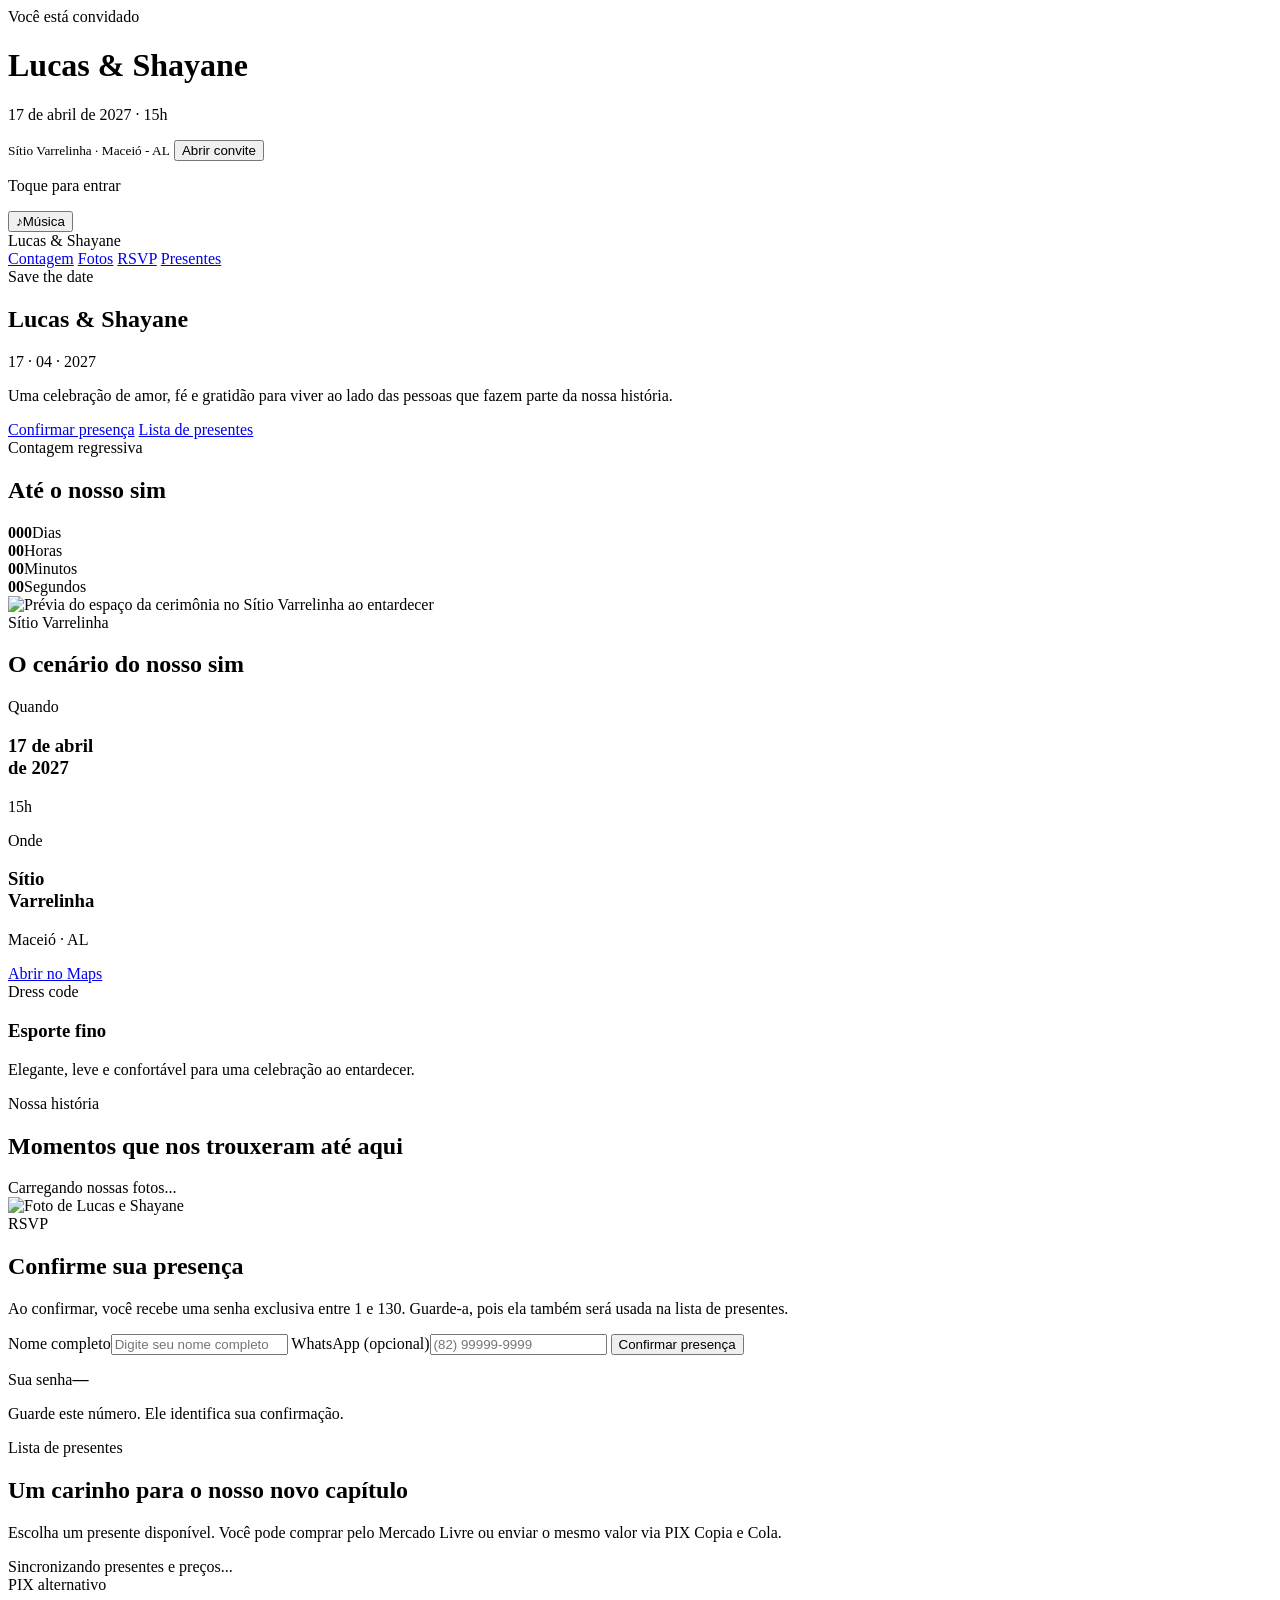
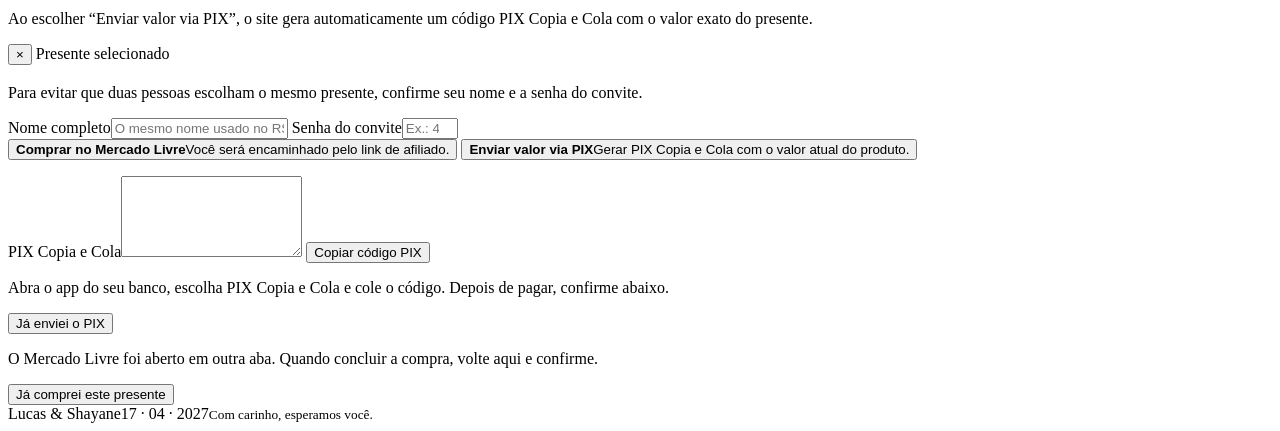
==== index.html @ 2827d719 "Add wedding invitation homepage" ====
<!doctype html>
<html lang="pt-BR">
<head>
  <meta charset="utf-8">
  <meta name="viewport" content="width=device-width,initial-scale=1">
  <meta name="theme-color" content="#4a3427">
  <title>Lucas & Shayane — 17.04.2027</title>
  <link rel="preconnect" href="https://fonts.googleapis.com">
  <link rel="preconnect" href="https://fonts.gstatic.com" crossorigin>
  <link href="https://fonts.googleapis.com/css2?family=Cormorant+Garamond:wght@500;600;700&family=Montserrat:wght@400;500;600;700&display=swap" rel="stylesheet">
  <link rel="stylesheet" href="styles.css?v=editorial1">
</head>
<body>
  <div class="texture"></div>

  <div id="openingScreen" class="opening-screen">
    <div id="envelope" class="editorial-card">
      <span class="opening-kicker">Você está convidado</span>
      <h1>Lucas <span>&</span> Shayane</h1>
      <div class="opening-rule"></div>
      <p>17 de abril de 2027 · 15h</p>
      <small>Sítio Varrelinha · Maceió - AL</small>
      <button id="openInviteBtn" class="seal" type="button" aria-label="Abrir convite">Abrir convite</button>
    </div>
    <p class="opening-hint">Toque para entrar</p>
  </div>

  <audio id="weddingMusic" src="wedding-ambient.wav" loop preload="auto"></audio>
  <button id="musicToggle" class="music-toggle" type="button" aria-label="Ativar música">
    <span id="musicIcon">♪</span><span id="musicLabel">Música</span>
  </button>

  <header class="topbar">
    <div class="brand">Lucas & Shayane</div>
    <nav class="topnav">
      <a href="#contador">Contagem</a>
      <a href="#historia">Fotos</a>
      <a href="#confirmar">RSVP</a>
      <a href="#presentes">Presentes</a>
    </nav>
  </header>

  <main id="pageContent" class="page-content is-blurred">
    <section class="hero reveal">
      <div class="hero-copy">
        <span class="eyebrow">Save the date</span>
        <h1>Lucas <span>&</span> Shayane</h1>
        <p class="hero-date">17 · 04 · 2027</p>
        <p class="hero-lead">Uma celebração de amor, fé e gratidão para viver ao lado das pessoas que fazem parte da nossa história.</p>
        <div class="hero-actions">
          <a class="btn btn-primary" href="#confirmar">Confirmar presença</a>
          <a class="btn btn-secondary" href="#presentes">Lista de presentes</a>
        </div>
      </div>
    </section>

    <section id="contador" class="section countdown-section reveal">
      <div class="section-heading editorial-heading">
        <span class="kicker">Contagem regressiva</span>
        <h2>Até o nosso sim</h2>
      </div>
      <div class="countdown-grid">
        <article><strong id="countDays">000</strong><span>Dias</span></article>
        <article><strong id="countHours">00</strong><span>Horas</span></article>
        <article><strong id="countMinutes">00</strong><span>Minutos</span></article>
        <article><strong id="countSeconds">00</strong><span>Segundos</span></article>
      </div>
    </section>

    <section class="venue-photo-section reveal" aria-label="Prévia do espaço da cerimônia">
      <img src="sitio-cerimonia.png" alt="Prévia do espaço da cerimônia no Sítio Varrelinha ao entardecer">
      <div class="venue-photo-overlay">
        <span class="kicker">Sítio Varrelinha</span>
        <h2>O cenário do nosso sim</h2>
      </div>
    </section>

    <section class="section info-editorial reveal">
      <div class="info-column">
        <span class="kicker">Quando</span>
        <h3>17 de abril<br>de 2027</h3>
        <p>15h</p>
      </div>
      <div class="info-column">
        <span class="kicker">Onde</span>
        <h3>Sítio<br>Varrelinha</h3>
        <p>Maceió · AL</p>
        <a class="text-link" target="_blank" rel="noopener" href="https://www.google.com/maps/search/?api=1&query=S%C3%ADtio%20Varrelinha%2C%20Macei%C3%B3%20-%20AL">Abrir no Maps</a>
      </div>
      <div class="info-column dress-code">
        <span class="kicker">Dress code</span>
        <h3>Esporte fino</h3>
        <p>Elegante, leve e confortável para uma celebração ao entardecer.</p>
      </div>
    </section>

    <section id="historia" class="section reveal">
      <div class="section-heading editorial-heading">
        <span class="kicker">Nossa história</span>
        <h2>Momentos que nos trouxeram até aqui</h2>
      </div>
      <div id="photoLoading" class="photo-loading">Carregando nossas fotos...</div>
      <div id="carousel" class="carousel hidden">
        <div class="stage">
          <img id="carouselImage" alt="Foto de Lucas e Shayane">
          <div id="carouselCounter" class="counter"></div>
        </div>
        <div id="carouselDots" class="dots"></div>
      </div>
    </section>

    <section id="confirmar" class="section rsvp-section reveal">
      <div class="section-heading light editorial-heading">
        <span class="kicker">RSVP</span>
        <h2>Confirme sua presença</h2>
        <p>Ao confirmar, você recebe uma senha exclusiva entre 1 e 130. Guarde-a, pois ela também será usada na lista de presentes.</p>
      </div>
      <div class="rsvp-layout">
        <form id="rsvpForm" class="rsvp-card card-surface-dark">
          <label>Nome completo<input id="name" type="text" minlength="3" required placeholder="Digite seu nome completo"></label>
          <label>WhatsApp <span>(opcional)</span><input id="phone" type="tel" placeholder="(82) 99999-9999"></label>
          <button id="submitBtn" class="btn btn-light full" type="submit">Confirmar presença</button>
          <p id="formMessage" class="form-message"></p>
        </form>
        <div id="ticket" class="ticket hidden card-surface-dark">
          <span>Sua senha</span><strong id="ticketNumber">—</strong>
          <p>Guarde este número. Ele identifica sua confirmação.</p>
        </div>
      </div>
    </section>

    <section id="presentes" class="section gifts-section reveal">
      <div class="section-heading editorial-heading">
        <span class="kicker">Lista de presentes</span>
        <h2>Um carinho para o nosso novo capítulo</h2>
        <p>Escolha um presente disponível. Você pode comprar pelo Mercado Livre ou enviar o mesmo valor via PIX Copia e Cola.</p>
      </div>
      <div id="giftStatus" class="gift-status">Sincronizando presentes e preços...</div>
      <div id="giftGrid" class="gift-grid"></div>
      <div class="pix-note">
        <span>PIX alternativo</span>
        <p>Ao escolher “Enviar valor via PIX”, o site gera automaticamente um código PIX Copia e Cola com o valor exato do presente.</p>
      </div>
    </section>
  </main>

  <div id="giftModal" class="modal hidden" role="dialog" aria-modal="true" aria-labelledby="modalTitle">
    <div class="modal-card">
      <button id="modalClose" class="modal-close" aria-label="Fechar">×</button>
      <span class="kicker">Presente selecionado</span>
      <h3 id="modalTitle"></h3>
      <p id="modalPrice" class="modal-price"></p>
      <div id="reserveStep">
        <p class="muted">Para evitar que duas pessoas escolham o mesmo presente, confirme seu nome e a senha do convite.</p>
        <label>Nome completo<input id="giftGuestName" type="text" placeholder="O mesmo nome usado no RSVP"></label>
        <label>Senha do convite<input id="giftGuestNumber" type="number" min="1" max="130" placeholder="Ex.: 42"></label>
        <div class="choice-grid">
          <button id="chooseMl" class="choice-card" type="button"><strong>Comprar no Mercado Livre</strong><span>Você será encaminhado pelo link de afiliado.</span></button>
          <button id="choosePix" class="choice-card" type="button"><strong>Enviar valor via PIX</strong><span>Gerar PIX Copia e Cola com o valor atual do produto.</span></button>
        </div>
        <p id="reserveMessage" class="form-message"></p>
      </div>
      <div id="pixStep" class="hidden pix-step">
        <p id="pixAmount" class="pix-amount"></p>
        <label class="pix-copy-label">PIX Copia e Cola<textarea id="pixCopyCode" class="pix-copy-code" rows="5" readonly></textarea></label>
        <button id="copyPixCode" class="btn btn-secondary full" type="button">Copiar código PIX</button>
        <p id="copyPixMessage" class="copy-pix-message"></p>
        <p class="muted">Abra o app do seu banco, escolha PIX Copia e Cola e cole o código. Depois de pagar, confirme abaixo.</p>
        <button id="confirmPix" class="btn btn-primary full" type="button">Já enviei o PIX</button>
      </div>
      <div id="mlStep" class="hidden ml-step">
        <p>O Mercado Livre foi aberto em outra aba. Quando concluir a compra, volte aqui e confirme.</p>
        <button id="confirmMl" class="btn btn-primary full" type="button">Já comprei este presente</button>
      </div>
    </div>
  </div>

  <footer class="footer"><span>Lucas & Shayane</span><span>17 · 04 · 2027</span><small>Com carinho, esperamos você.</small></footer>
  <script src="app.js?v=editorial1"></script>
</body>
</html>
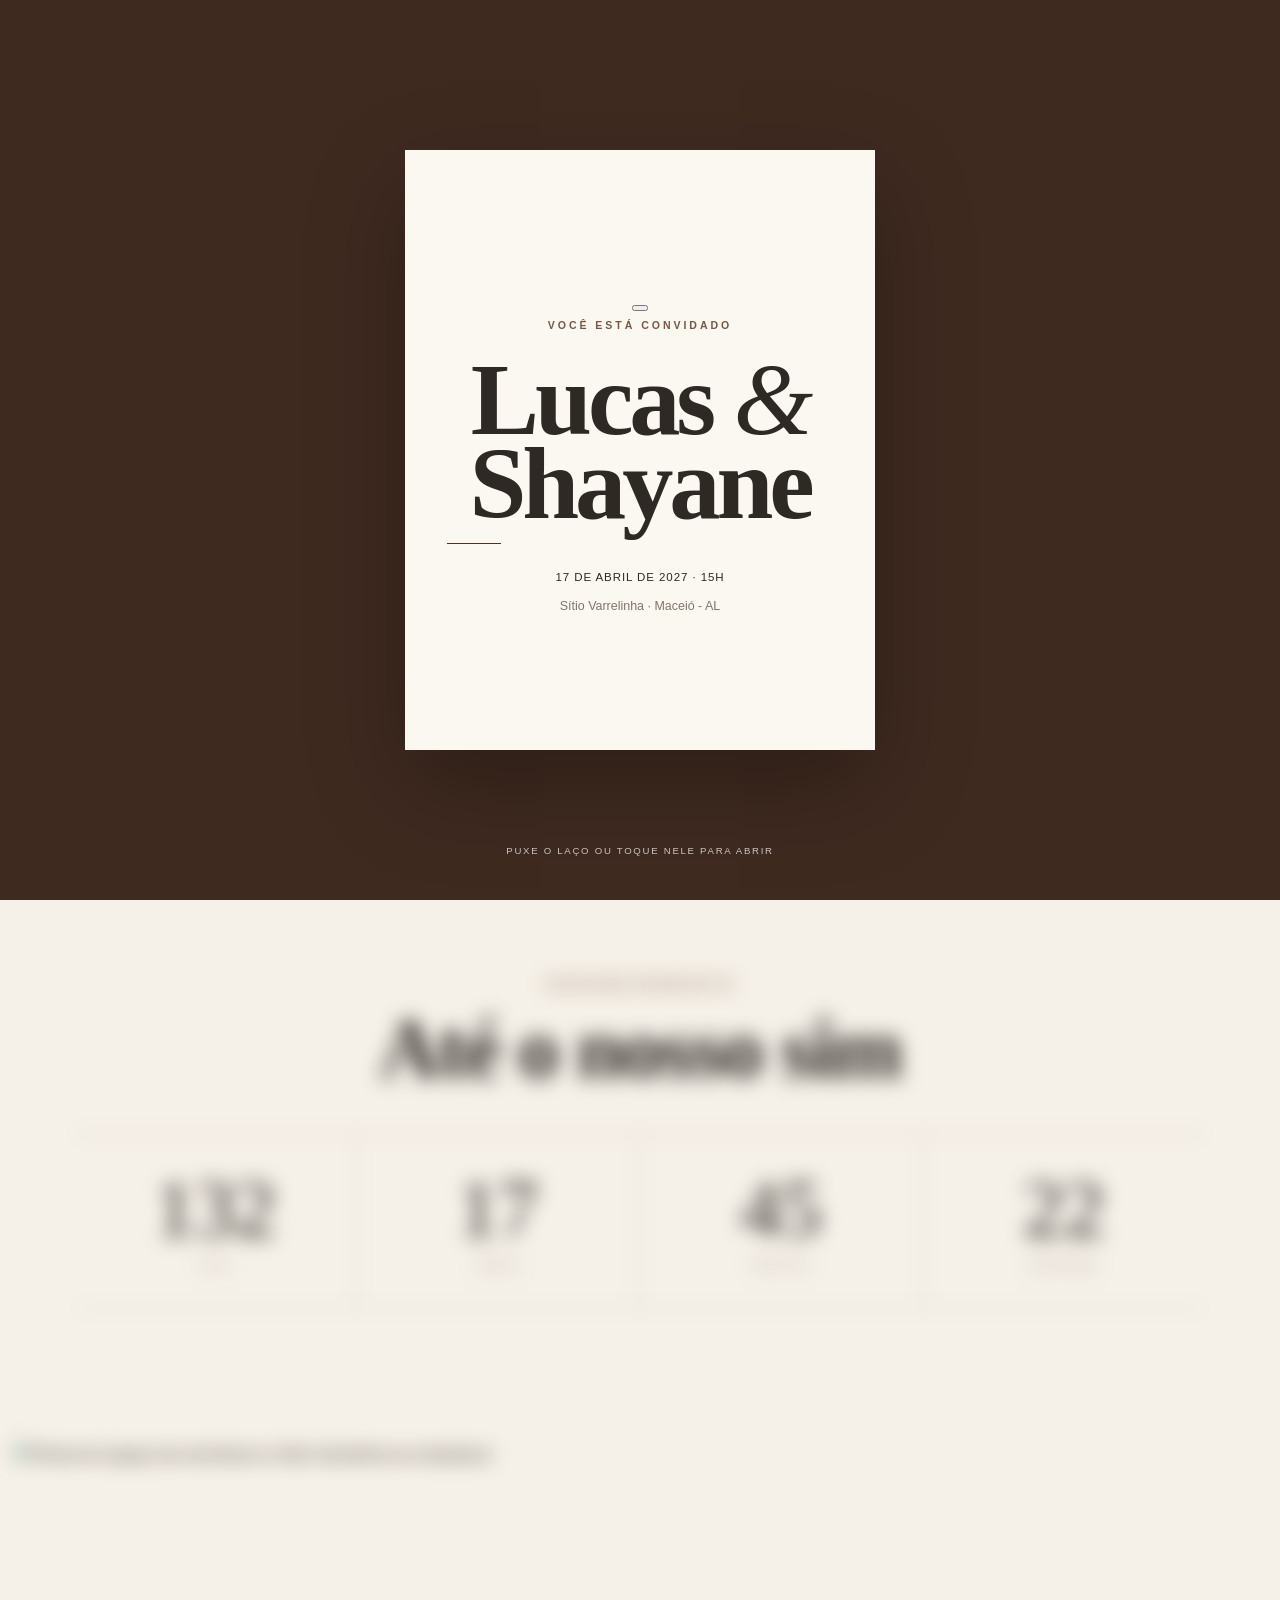
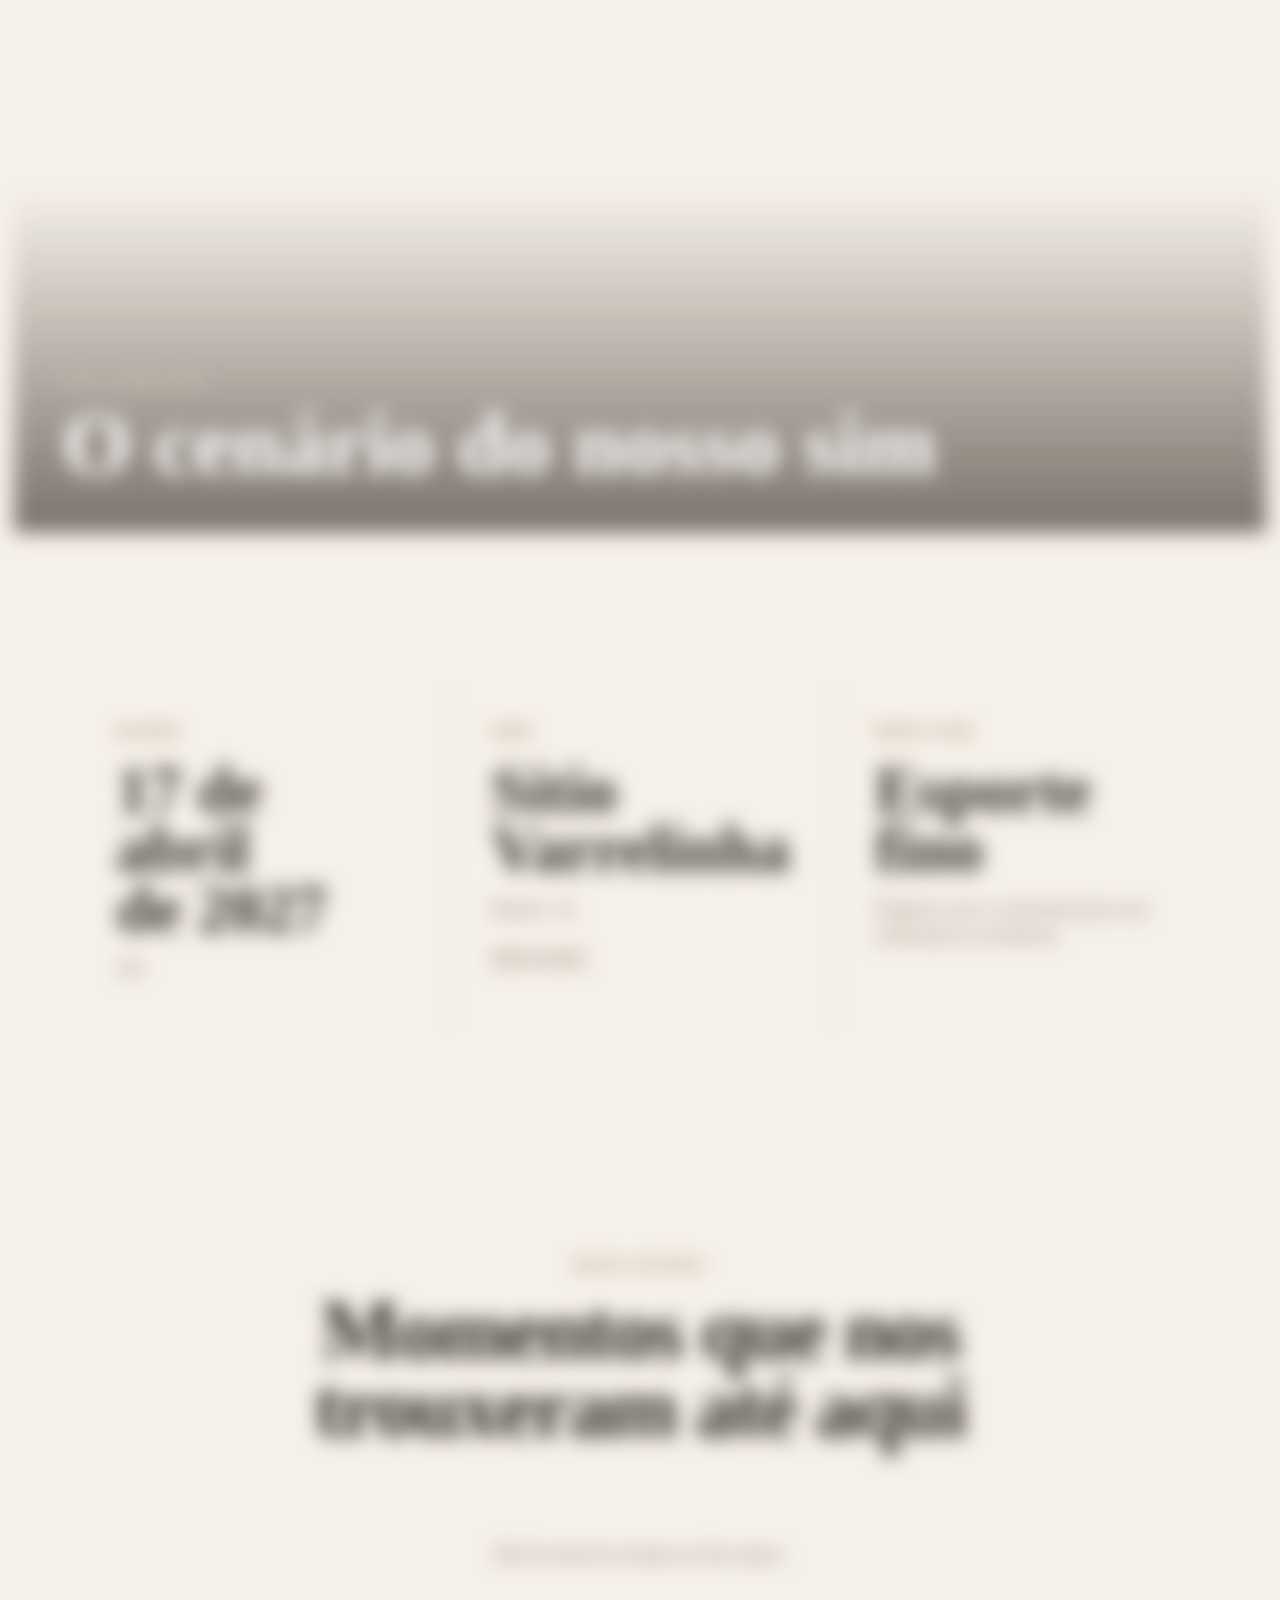
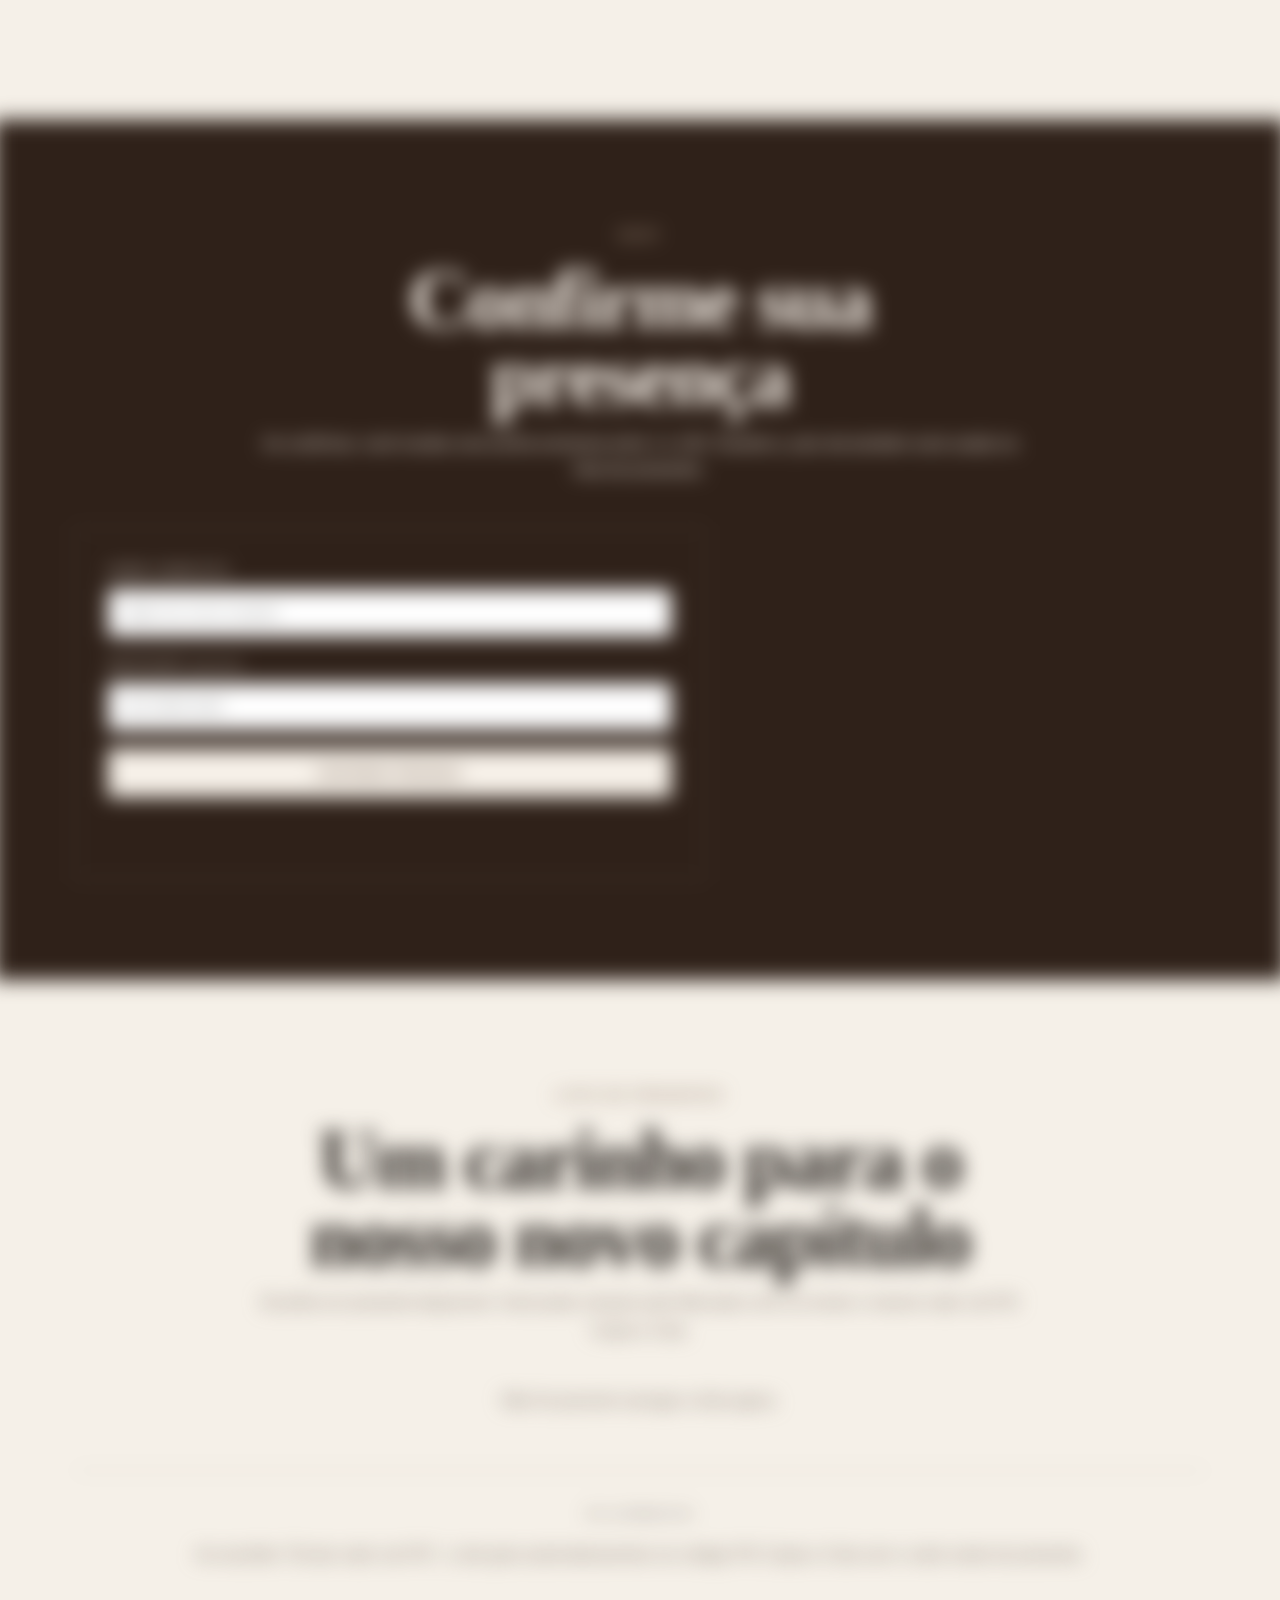
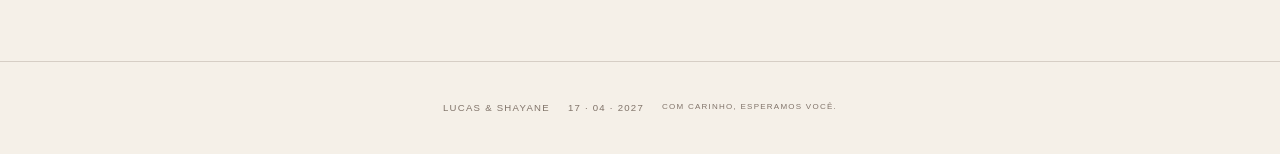
==== commit 632d7bf9: "feat: add interactive cord bow invitation opening" ====
--- a/index.html
+++ b/index.html
@@ -9,20 +9,37 @@
   <link rel="preconnect" href="https://fonts.gstatic.com" crossorigin>
   <link href="https://fonts.googleapis.com/css2?family=Cormorant+Garamond:wght@500;600;700&family=Montserrat:wght@400;500;600;700&display=swap" rel="stylesheet">
   <link rel="stylesheet" href="styles.css?v=editorial1">
+  <link rel="stylesheet" href="opening.css?v=bow1">
 </head>
 <body>
   <div class="texture"></div>
 
-  <div id="openingScreen" class="opening-screen">
-    <div id="envelope" class="editorial-card">
-      <span class="opening-kicker">Você está convidado</span>
-      <h1>Lucas <span>&</span> Shayane</h1>
-      <div class="opening-rule"></div>
-      <p>17 de abril de 2027 · 15h</p>
-      <small>Sítio Varrelinha · Maceió - AL</small>
-      <button id="openInviteBtn" class="seal" type="button" aria-label="Abrir convite">Abrir convite</button>
+  <div id="openingScreen" class="opening-screen bow-opening">
+    <div id="envelope" class="opening-card-wrap">
+      <div id="editorialInvite" class="editorial-card editorial-card-ribbon">
+        <div class="cord-system" aria-hidden="true">
+          <span class="cord cord-left"></span>
+          <span class="cord cord-right"></span>
+        </div>
+
+        <button id="openInviteBtn" class="bow-button" type="button" aria-label="Desatar laço e abrir convite">
+          <span class="bow-loop bow-loop-left"></span>
+          <span class="bow-knot"></span>
+          <span class="bow-loop bow-loop-right"></span>
+          <span class="bow-tail bow-tail-left"></span>
+          <span class="bow-tail bow-tail-right"></span>
+        </button>
+
+        <div class="invite-inner">
+          <span class="opening-kicker">Você está convidado</span>
+          <h1>Lucas <span>&</span> Shayane</h1>
+          <div class="opening-rule"></div>
+          <p>17 de abril de 2027 · 15h</p>
+          <small>Sítio Varrelinha · Maceió - AL</small>
+        </div>
+      </div>
     </div>
-    <p class="opening-hint">Toque para entrar</p>
+    <p class="opening-hint">Puxe o laço ou toque nele para abrir</p>
   </div>
 
   <audio id="weddingMusic" src="wedding-ambient.wav" loop preload="auto"></audio>
@@ -176,6 +193,6 @@
   </div>
 
   <footer class="footer"><span>Lucas & Shayane</span><span>17 · 04 · 2027</span><small>Com carinho, esperamos você.</small></footer>
-  <script src="app.js?v=editorial1"></script>
+  <script src="app.js?v=bow1"></script>
 </body>
 </html>
--- a/styles.css
+++ b/styles.css
@@ -0,0 +1,24 @@
+:root{
+  --brown:#4a3427;--brown-dark:#2f2119;--brown-soft:#765844;--ivory:#f5f0e8;--paper:#fbf8f2;
+  --text:#2e2925;--muted:#81746a;--line:rgba(74,52,39,.18);--shadow:0 24px 70px rgba(47,33,25,.12)
+}
+*{box-sizing:border-box}html{scroll-behavior:smooth}body{margin:0;background:var(--ivory);color:var(--text);font-family:Montserrat,Arial,sans-serif;line-height:1.65;overflow-x:hidden}.hidden{display:none!important}
+.texture{position:fixed;inset:0;pointer-events:none;z-index:0;opacity:.035;background-image:url("data:image/svg+xml,%3Csvg xmlns='http://www.w3.org/2000/svg' viewBox='0 0 180 180'%3E%3Cfilter id='n'%3E%3CfeTurbulence type='fractalNoise' baseFrequency='.78' numOctaves='3' stitchTiles='stitch'/%3E%3C/filter%3E%3Crect width='180' height='180' filter='url(%23n)' opacity='.6'/%3E%3C/svg%3E")}
+.page-content{position:relative;z-index:1;transition:filter .7s ease,transform .7s ease}.page-content.is-blurred{filter:blur(10px);transform:scale(1.01)}
+.opening-screen{position:fixed;inset:0;z-index:100;display:grid;place-items:center;padding:24px;background:#3f2a20;transition:opacity .8s ease,visibility .8s ease}.opening-screen.is-hidden{opacity:0;visibility:hidden}.editorial-card{width:min(470px,90vw);min-height:600px;background:var(--paper);padding:78px 42px 54px;display:flex;flex-direction:column;align-items:center;justify-content:center;text-align:center;box-shadow:0 35px 90px rgba(0,0,0,.28);position:relative}.opening-kicker,.eyebrow,.kicker{display:inline-block;text-transform:uppercase;letter-spacing:.28em;font-size:.66rem;font-weight:600}.opening-kicker,.eyebrow,.kicker{color:var(--brown-soft)}.editorial-card h1{font:600 clamp(3.7rem,12vw,6.4rem)/.82 "Cormorant Garamond",serif;margin:20px 0 18px;letter-spacing:-.04em}.editorial-card h1 span{font-style:italic;font-weight:500}.opening-rule{width:54px;height:1px;background:var(--brown);margin:10px 0 24px}.editorial-card p{margin:0 0 5px;letter-spacing:.08em;text-transform:uppercase;font-size:.72rem}.editorial-card small{color:var(--muted);font-size:.78rem}.seal{margin-top:40px;background:transparent;border:1px solid var(--brown);color:var(--brown);padding:13px 26px;border-radius:0;text-transform:uppercase;letter-spacing:.16em;font-size:.65rem;cursor:pointer}.opening-hint{position:absolute;bottom:3.5%;color:rgba(255,255,255,.72);text-transform:uppercase;letter-spacing:.18em;font-size:.6rem}
+.music-toggle{position:fixed;right:16px;bottom:16px;z-index:40;display:flex;align-items:center;gap:8px;border:1px solid var(--line);background:rgba(245,240,232,.93);backdrop-filter:blur(10px);padding:10px 14px;border-radius:999px;color:var(--brown);cursor:pointer}.music-toggle.is-playing{background:var(--brown);color:white}
+.topbar{position:sticky;top:0;z-index:30;display:flex;justify-content:space-between;align-items:center;padding:15px 24px;background:rgba(245,240,232,.9);backdrop-filter:blur(12px);border-bottom:1px solid rgba(74,52,39,.09)}.brand{font:600 1.4rem "Cormorant Garamond",serif}.topnav{display:flex;gap:22px}.topnav a{text-decoration:none;color:var(--muted);text-transform:uppercase;letter-spacing:.12em;font-size:.62rem}
+.hero{min-height:92vh;display:grid;place-items:center;padding:60px 22px;background:linear-gradient(180deg,#f7f2eb 0%,#eee6dc 100%)}.hero-copy{width:min(900px,100%);text-align:center}.hero h1{font:600 clamp(5rem,14vw,10rem)/.78 "Cormorant Garamond",serif;letter-spacing:-.055em;margin:24px 0 20px}.hero h1 span{font-style:italic;font-weight:500}.hero-date{font:500 1rem "Cormorant Garamond",serif;letter-spacing:.32em;text-transform:uppercase}.hero-lead{max-width:620px;margin:30px auto;color:var(--muted);font-size:.94rem}.hero-actions{display:flex;gap:12px;justify-content:center;flex-wrap:wrap}
+.btn{display:inline-flex;align-items:center;justify-content:center;min-height:48px;padding:13px 22px;border:1px solid var(--brown);border-radius:0;text-decoration:none;text-transform:uppercase;letter-spacing:.13em;font-size:.64rem;font-weight:600;cursor:pointer;transition:.25s}.btn:hover{transform:translateY(-2px)}.btn-primary{background:var(--brown);color:#fff}.btn-secondary{background:transparent;color:var(--brown)}.btn-light{background:#f7f1e9;color:var(--brown);border-color:#f7f1e9}.full{width:100%}
+.section{width:min(1120px,calc(100% - 40px));margin:auto;padding:100px 0}.section-heading{text-align:center;max-width:760px;margin:0 auto 44px}.section-heading h2{font:600 clamp(2.8rem,7vw,5.2rem)/.92 "Cormorant Garamond",serif;margin:14px 0}.section-heading p{color:var(--muted);margin:0 auto}.editorial-heading h2{letter-spacing:-.025em}.countdown-grid{display:grid;grid-template-columns:repeat(4,1fr);border-top:1px solid var(--line);border-bottom:1px solid var(--line)}.countdown-grid article{text-align:center;padding:34px 14px;border-right:1px solid var(--line)}.countdown-grid article:last-child{border-right:0}.countdown-grid strong{display:block;font:500 clamp(3rem,7vw,5rem)/1 "Cormorant Garamond",serif}.countdown-grid span{display:block;margin-top:8px;text-transform:uppercase;letter-spacing:.18em;color:var(--muted);font-size:.6rem}
+.venue-photo-section{width:min(1240px,calc(100% - 28px));margin:32px auto;min-height:76vh;position:relative;overflow:hidden}.venue-photo-section img{width:100%;height:76vh;display:block;object-fit:cover}.venue-photo-section::after{content:"";position:absolute;inset:0;background:linear-gradient(180deg,transparent 50%,rgba(35,23,16,.58))}.venue-photo-overlay{position:absolute;left:0;right:0;bottom:0;z-index:2;padding:48px;color:white}.venue-photo-overlay .kicker{color:#f0e0cf}.venue-photo-overlay h2{margin:10px 0 0;font:600 clamp(2.8rem,7vw,5.5rem)/.9 "Cormorant Garamond",serif}
+.info-editorial{display:grid;grid-template-columns:repeat(3,1fr);gap:0;padding-top:120px;padding-bottom:120px}.info-column{padding:30px 42px;border-left:1px solid var(--line);min-height:280px}.info-column:first-child{border-left:0}.info-column h3{font:600 clamp(2.4rem,5vw,4rem)/.92 "Cormorant Garamond",serif;margin:18px 0 14px}.info-column p{color:var(--muted);max-width:270px}.text-link{display:inline-block;margin-top:10px;color:var(--brown);text-transform:uppercase;letter-spacing:.12em;font-size:.62rem;text-underline-offset:5px}
+.photo-loading{text-align:center;padding:50px;color:var(--muted)}.carousel{max-width:920px;margin:auto}.stage{position:relative;aspect-ratio:4/5;max-height:820px;overflow:hidden;background:#e8dfd5}.stage img{width:100%;height:100%;object-fit:cover;display:block;transition:opacity .9s ease}.stage img.fade{opacity:.08}.counter{position:absolute;right:18px;bottom:16px;color:white;font-size:.68rem;letter-spacing:.12em}.dots{display:flex;justify-content:center;gap:9px;margin-top:18px}.dots button{width:7px;height:7px;border-radius:50%;border:0;background:#bcae9f}.dots button.active{background:var(--brown)}
+.rsvp-section{width:100%;padding-left:max(20px,calc((100vw - 1120px)/2));padding-right:max(20px,calc((100vw - 1120px)/2));background:var(--brown-dark);color:#f6efe7}.section-heading.light h2,.section-heading.light p{color:#f6efe7}.section-heading.light .kicker{color:#d9c3ad}.rsvp-layout{display:grid;grid-template-columns:1fr .75fr;gap:28px;max-width:1120px;margin:auto}.card-surface-dark{border:1px solid rgba(255,255,255,.2)}.rsvp-card,.ticket{padding:32px}.rsvp-card label,.modal-card label{display:block;font-size:.76rem;text-transform:uppercase;letter-spacing:.08em;margin-bottom:18px}.rsvp-card label span{opacity:.7;text-transform:none;letter-spacing:0}.rsvp-card input,.modal-card input,.pix-copy-code{width:100%;margin-top:8px;padding:15px;border:1px solid rgba(74,52,39,.2);border-radius:0;background:#fff;color:var(--text);outline:none}.ticket{text-align:center}.ticket span{text-transform:uppercase;letter-spacing:.18em;font-size:.65rem}.ticket strong{display:block;margin:8px 0;font:600 5rem/1 "Cormorant Garamond",serif}.ticket p{opacity:.78}.form-message{min-height:22px;font-size:.8rem}
+.gift-status{text-align:center;color:var(--muted);margin-bottom:24px}.gift-grid{display:grid;grid-template-columns:repeat(3,1fr);gap:18px}.gift-card{border:1px solid var(--line);background:rgba(255,255,255,.35);display:flex;flex-direction:column}.gift-image{aspect-ratio:1;display:grid;place-items:center;background:#eee6dc;overflow:hidden}.gift-image img{width:100%;height:100%;object-fit:contain;background:#fff}.placeholder{font:600 3rem "Cormorant Garamond",serif}.gift-body{padding:24px;display:flex;flex-direction:column;flex:1}.gift-badge{font-size:.58rem;text-transform:uppercase;letter-spacing:.14em;color:var(--muted)}.gift-card h3{font:600 1.75rem/1.05 "Cormorant Garamond",serif;margin:12px 0 7px}.gift-price{font-weight:600;color:var(--brown);margin:0 0 18px}.gift-card .btn{margin-top:auto}.gift-reserved{opacity:.58}.pix-note{margin-top:30px;border-top:1px solid var(--line);padding-top:28px;text-align:center}.pix-note span{text-transform:uppercase;letter-spacing:.16em;font-size:.6rem}.pix-note p{color:var(--muted)}
+.modal{position:fixed;inset:0;z-index:50;display:grid;place-items:center;padding:18px;background:rgba(31,22,17,.72);backdrop-filter:blur(8px)}.modal-card{width:min(640px,100%);max-height:92vh;overflow:auto;padding:34px;background:var(--paper);position:relative}.modal-close{position:absolute;right:15px;top:10px;border:0;background:transparent;font-size:2rem;color:var(--muted);cursor:pointer}.modal-card h3{font:600 2.8rem/1 "Cormorant Garamond",serif;margin:12px 0}.modal-price{font-weight:700;color:var(--brown)}.choice-grid{display:grid;grid-template-columns:1fr 1fr;gap:12px;margin-top:18px}.choice-card{padding:18px;border:1px solid var(--line);background:#fff;text-align:left;cursor:pointer}.choice-card strong,.choice-card span{display:block}.choice-card span{margin-top:7px;color:var(--muted);font-size:.76rem}.muted{color:var(--muted)}.pix-step,.ml-step{text-align:center}.pix-copy-code{resize:none;font:500 .75rem/1.45 ui-monospace,monospace}.copy-pix-message{min-height:24px;color:var(--brown)}
+.footer{border-top:1px solid var(--line);padding:38px 20px;display:flex;justify-content:center;gap:18px;flex-wrap:wrap;text-transform:uppercase;letter-spacing:.13em;font-size:.6rem;color:var(--muted)}.reveal{opacity:0;transform:translateY(24px);transition:opacity .8s ease,transform .8s ease}.reveal.is-visible{opacity:1;transform:none}
+/* admin */
+.admin-body{min-height:100vh;background:#f5f0e8}.admin-shell{width:min(1180px,calc(100% - 32px));margin:0 auto;padding:42px 0 80px}.admin-header{display:flex;justify-content:space-between;align-items:flex-end;gap:20px;margin-bottom:28px}.admin-header h1{font:600 clamp(2.5rem,6vw,4.4rem)/.95 "Cormorant Garamond",serif;margin:8px 0}.admin-header p{margin:0;color:var(--muted)}.admin-login-card,.admin-panel,.admin-toolbar,.admin-stats article{background:rgba(255,255,255,.6);border:1px solid var(--line)}.admin-login-card{width:min(520px,100%);margin:70px auto;padding:30px}.admin-login-card h2,.admin-panel h2{font:600 2.1rem/1 "Cormorant Garamond",serif;margin:8px 0 14px}.admin-login-card label,.admin-panel label{display:block;font-size:.82rem;font-weight:700;margin:16px 0}.admin-login-card input,.admin-panel input{width:100%;margin-top:8px;padding:14px 15px;border:1px solid var(--line);border-radius:0;background:#fff}.admin-toolbar{display:flex;justify-content:space-between;align-items:center;gap:16px;padding:16px 20px;margin-bottom:18px}.admin-session-label{display:block;font-size:.66rem;letter-spacing:.15em;text-transform:uppercase;color:var(--muted)}.admin-stats{display:grid;grid-template-columns:repeat(3,1fr);gap:14px;margin-bottom:18px}.admin-stats article{padding:22px;text-align:center}.admin-stats strong{display:block;font:600 2.7rem/1 "Cormorant Garamond",serif;color:var(--brown)}.admin-stats span{font-size:.72rem;text-transform:uppercase;letter-spacing:.12em;color:var(--muted)}.admin-grid{display:grid;grid-template-columns:1fr 1fr;gap:18px}.admin-panel{padding:24px;min-width:0}.admin-panel-wide{grid-column:1/-1}.admin-panel-head{display:flex;justify-content:space-between;align-items:flex-start;gap:14px;margin-bottom:14px}.admin-help{color:var(--muted);font-size:.85rem}.admin-list{display:grid;gap:10px;max-height:560px;overflow:auto}.admin-list-item{display:flex;align-items:center;justify-content:space-between;gap:16px;padding:15px;border:1px solid var(--line);background:rgba(255,255,255,.6)}.admin-list-info{display:flex;min-width:0;flex-direction:column;gap:4px}.admin-list-info span{font-size:.74rem;color:var(--muted)}.admin-status{align-self:flex-start;font-style:normal;font-size:.64rem;padding:4px 8px;border:1px solid var(--line)}.admin-small-btn{flex:none;border:1px solid var(--line);background:#fff;color:var(--brown);padding:9px 12px;font-size:.68rem;font-weight:700;cursor:pointer}.danger-outline{color:#8b3f35}.upload-box{display:grid;grid-template-columns:1.1fr 1fr auto;gap:14px;align-items:end;padding:18px;border:1px solid var(--line);margin-bottom:20px}.upload-box label{margin:0}.admin-photos{display:grid;grid-template-columns:repeat(4,1fr);gap:14px}.admin-photo-item{overflow:hidden;border:1px solid var(--line);background:#fff}.admin-photo-item img{display:block;width:100%;aspect-ratio:1;object-fit:cover}.admin-photo-item div{padding:12px}.admin-photo-item p{font-size:.78rem;color:var(--muted)}.admin-empty{padding:18px;border:1px dashed var(--line);text-align:center;color:var(--muted);font-size:.82rem}.danger-panel{border-color:rgba(139,63,53,.28)}.danger-btn{background:#7d3b32;color:#fff;border-color:#7d3b32}.admin-global-message{text-align:center;font-size:.84rem;margin-top:18px}
+@media(max-width:900px){.info-editorial,.gift-grid,.rsvp-layout{grid-template-columns:1fr}.info-column{border-left:0;border-top:1px solid var(--line);padding:32px 10px}.info-column:first-child{border-top:0}.gift-grid{gap:14px}.section{padding:76px 0}.admin-grid{grid-template-columns:1fr}.admin-panel-wide{grid-column:auto}.admin-photos{grid-template-columns:repeat(2,1fr)}.upload-box{grid-template-columns:1fr}}
+@media(max-width:640px){.topnav{display:none}.topbar{padding:12px 15px}.hero{min-height:84vh}.hero h1{font-size:clamp(4.5rem,23vw,7rem)}.countdown-grid{grid-template-columns:repeat(2,1fr);border-bottom:0}.countdown-grid article{border-bottom:1px solid var(--line)}.countdown-grid article:nth-child(2){border-right:0}.editorial-card{min-height:74vh;padding:60px 24px}.venue-photo-section{width:calc(100% - 18px);min-height:64vh}.venue-photo-section img{height:64vh}.venue-photo-overlay{padding:28px 22px}.choice-grid{grid-template-columns:1fr}.admin-header{align-items:flex-start;flex-direction:column}.admin-stats{gap:8px}.admin-list-item{align-items:flex-start;flex-direction:column}.admin-small-btn{width:100%}}
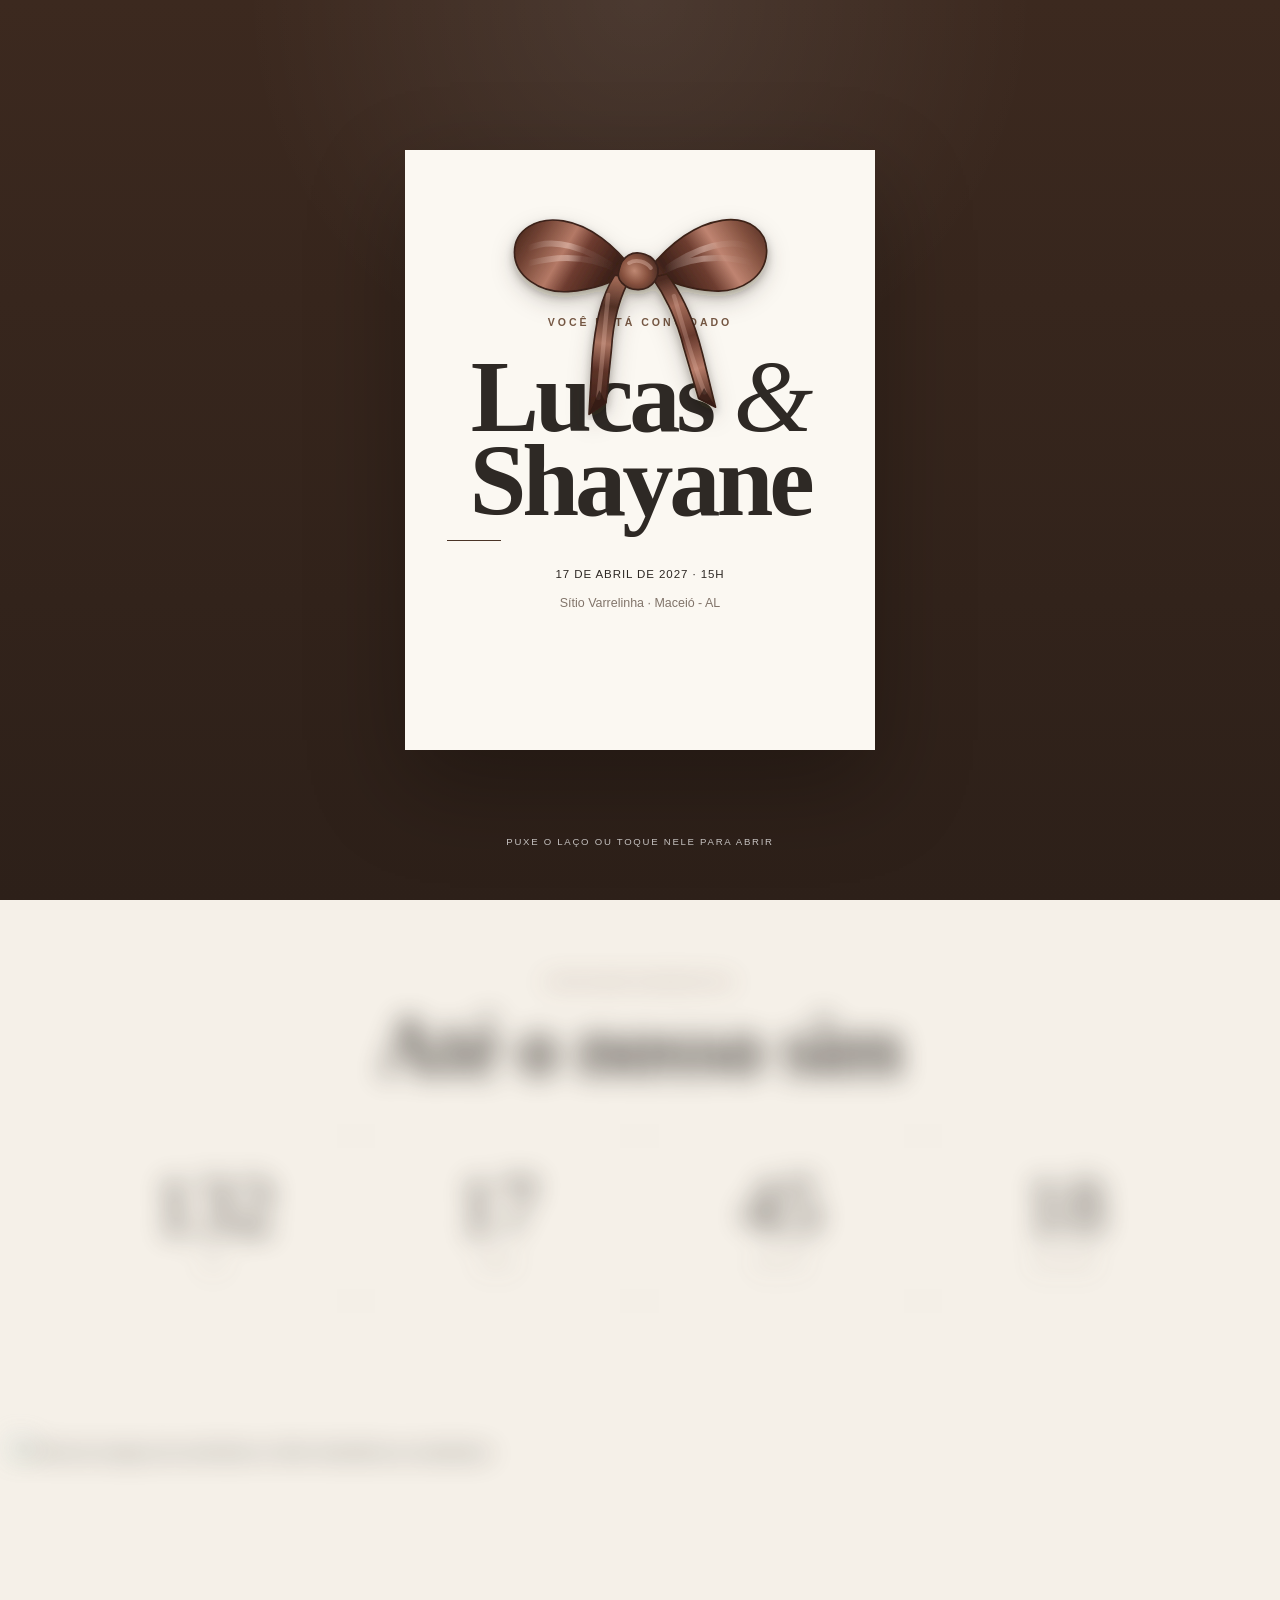
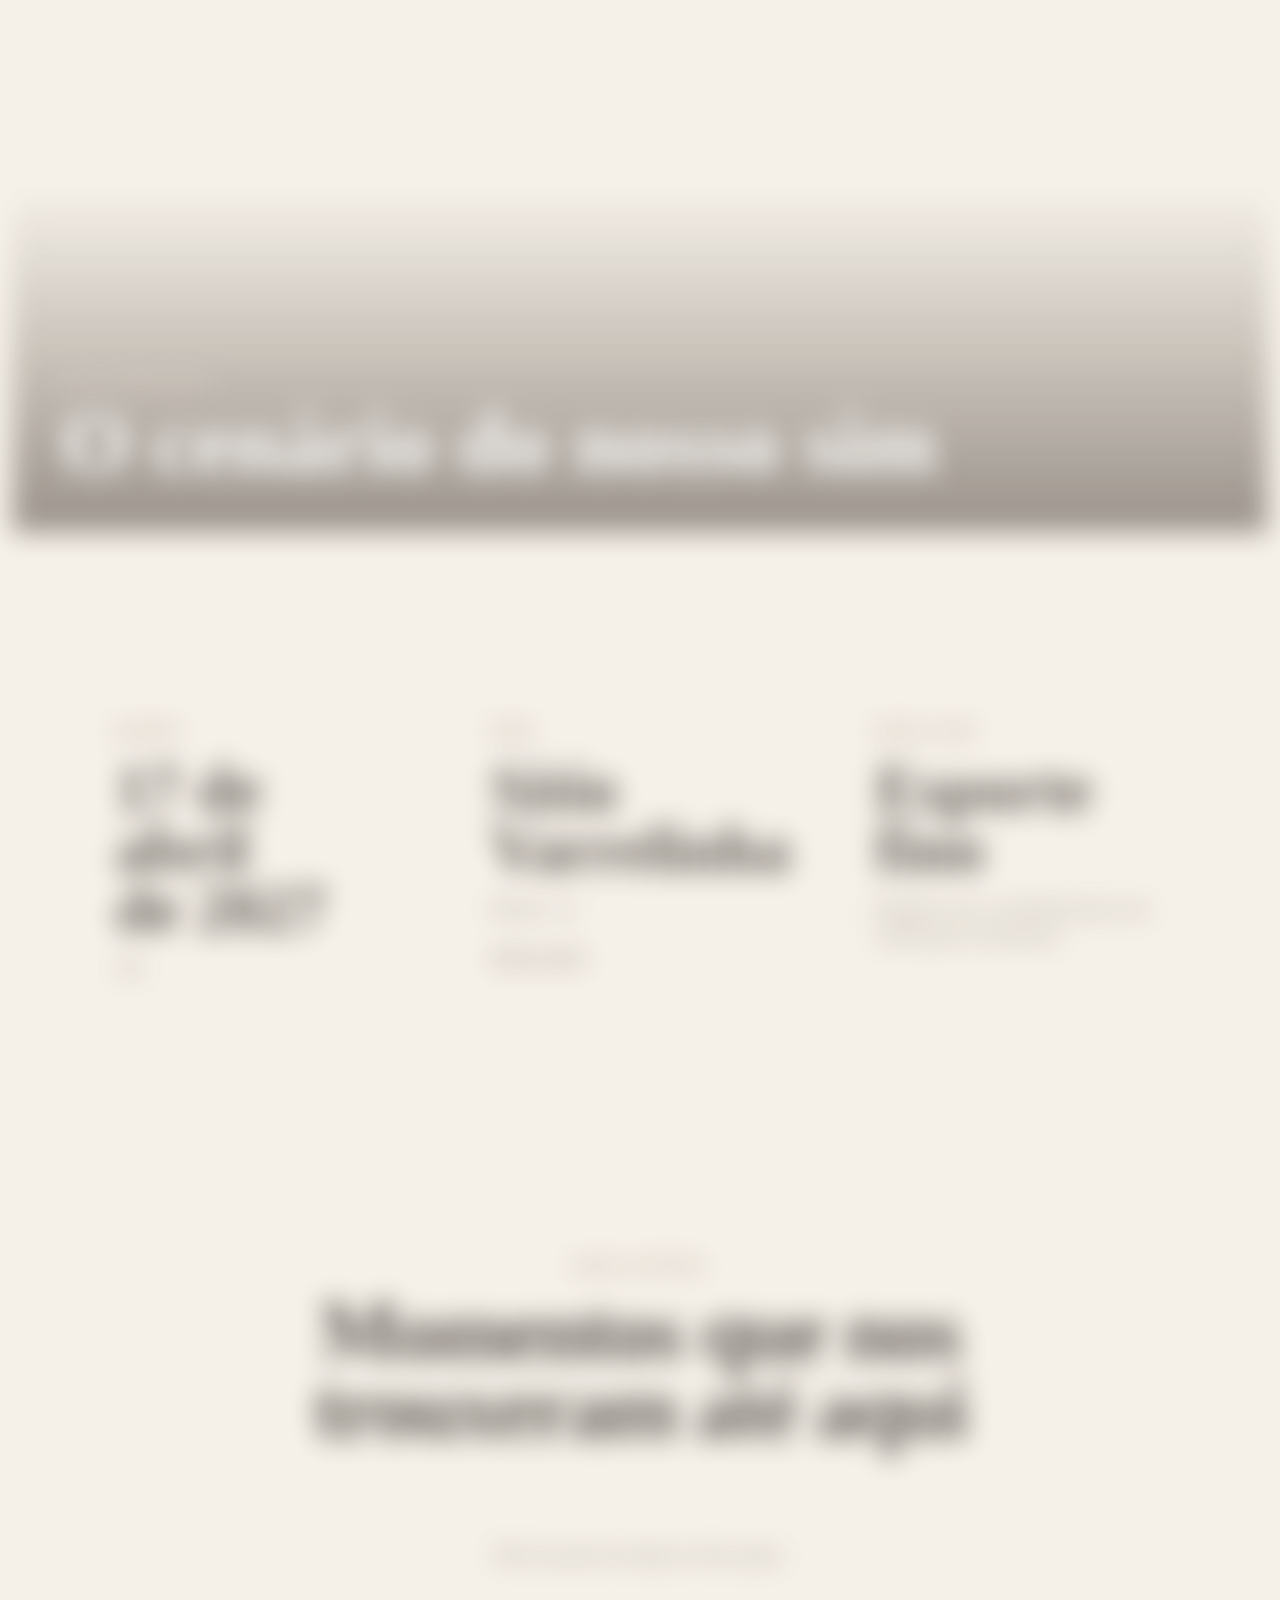
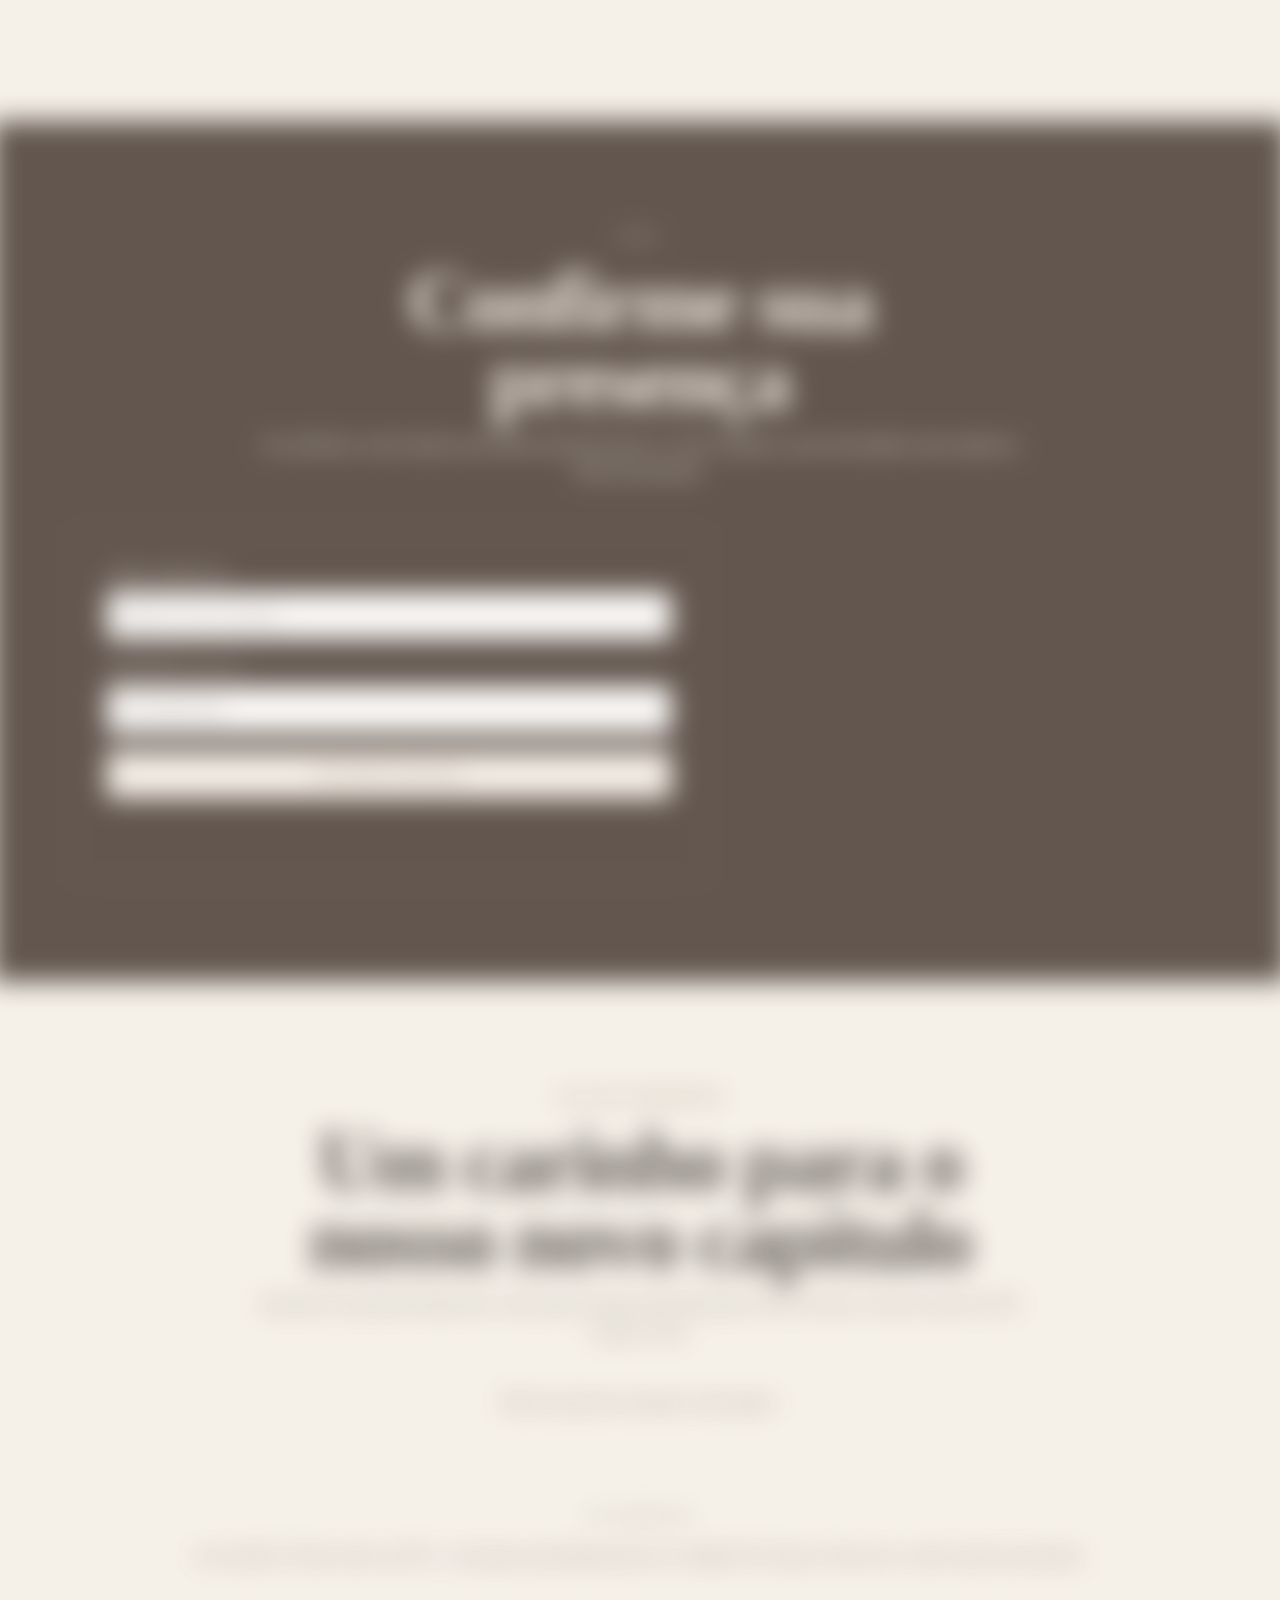
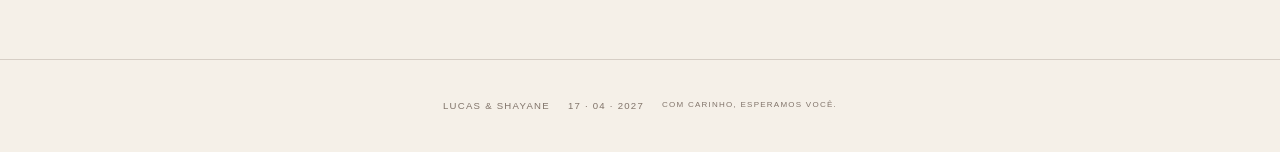
==== commit 7c6ecec0: "Atualiza cache do estilo do laço de cetim" ====
--- a/index.html
+++ b/index.html
@@ -9,7 +9,7 @@
   <link rel="preconnect" href="https://fonts.gstatic.com" crossorigin>
   <link href="https://fonts.googleapis.com/css2?family=Cormorant+Garamond:wght@500;600;700&family=Montserrat:wght@400;500;600;700&display=swap" rel="stylesheet">
   <link rel="stylesheet" href="styles.css?v=editorial1">
-  <link rel="stylesheet" href="opening.css?v=bow1">
+  <link rel="stylesheet" href="opening.css?v=satin1">
 </head>
 <body>
   <div class="texture"></div>
--- a/opening.css
+++ b/opening.css
@@ -0,0 +1,19 @@
+/* Refino visual inspirado na referência do convite */
+.bow-opening{background:radial-gradient(circle at 50% 0%,rgba(255,255,255,.08),transparent 36%),linear-gradient(180deg,#3c291f 0%,#2d2019 100%)}
+.opening-card-wrap{width:min(470px,92vw);perspective:1400px;transform-style:preserve-3d}
+.editorial-card-ribbon{overflow:visible;transform-origin:center top;transition:transform .85s cubic-bezier(.22,.8,.2,1),opacity .7s ease,filter .7s ease,box-shadow .4s ease}
+.invite-inner{position:relative;z-index:2;transition:transform .8s cubic-bezier(.22,.8,.2,1),opacity .55s ease}
+.cord-system{display:none}
+.bow-button{position:absolute;left:50%;top:34px;z-index:6;width:286px;height:236px;transform:translateX(-50%);border:0;background:transparent url("laco-cetim.svg") center/contain no-repeat;cursor:grab;touch-action:none;-webkit-tap-highlight-color:transparent;filter:drop-shadow(0 9px 11px rgba(37,20,15,.2)) saturate(1.05);transition:opacity .5s ease,filter .35s ease,transform .35s ease}
+.bow-button:hover{filter:drop-shadow(0 13px 16px rgba(37,20,15,.28)) saturate(1.1);transform:translateX(-50%) scale(1.018)}.bow-button:active{cursor:grabbing}.bow-button.is-dragging{transition:none}.bow-button.is-untied{opacity:0;filter:blur(1.5px) drop-shadow(0 18px 24px rgba(46,33,25,.08));transform:translateX(-50%) scale(.96)}
+.bow-button .bow-loop,.bow-button .bow-knot,.bow-button .bow-tail{display:none!important}
+.editorial-card-ribbon.is-opening{transform:translateY(-12px) rotateX(5deg) scale(.992);box-shadow:0 44px 100px rgba(0,0,0,.32)}.editorial-card-ribbon.is-opening .invite-inner{transform:translateY(-4px)}
+.editorial-card-ribbon.is-open{transform:translateY(-88px) rotateX(10deg) scale(.965);opacity:0;filter:blur(2px)}.editorial-card-ribbon.is-open .invite-inner{transform:translateY(-18px);opacity:.7}
+.bow-opening.is-hidden{pointer-events:none}.opening-hint{bottom:4.5%;animation:hintPulse 2.2s ease-in-out infinite}@keyframes hintPulse{0%,100%{opacity:.5;transform:translateY(0)}50%{opacity:.9;transform:translateY(-3px)}}
+.page-content{transition:filter .95s cubic-bezier(.22,.8,.2,1),transform .95s cubic-bezier(.22,.8,.2,1),opacity .95s ease}.page-content.is-blurred{filter:blur(13px);transform:scale(1.012);opacity:.74}
+.reveal{opacity:0;transform:translateY(34px) scale(.992);transition:opacity 1s cubic-bezier(.22,.8,.2,1),transform 1s cubic-bezier(.22,.8,.2,1)}.reveal.is-visible{opacity:1;transform:none}
+.stage{aspect-ratio:4/5;max-width:760px;margin-inline:auto}.stage img{transition:opacity .9s ease,transform 6s ease}.stage img:not(.fade){transform:scale(1.015)}
+.btn{min-height:46px;padding:12px 21px;border-width:1px;letter-spacing:.16em;font-weight:500;transition:transform .3s ease,background .3s ease,color .3s ease,box-shadow .3s ease}.btn:hover{transform:translateY(-2px);box-shadow:0 8px 18px rgba(74,52,39,.08)}
+.gift-card,.choice-card,.rsvp-card,.ticket,.admin-panel,.admin-login-card{transition:transform .35s ease,box-shadow .35s ease,border-color .35s ease}.gift-card:hover,.choice-card:hover{transform:translateY(-4px);box-shadow:0 18px 35px rgba(47,33,25,.08)}
+@media(max-width:620px){.editorial-card-ribbon{min-height:560px;padding:110px 26px 48px}.bow-button{top:28px;width:258px;height:220px}.opening-hint{bottom:3.2%;width:100%;padding:0 20px;text-align:center}.stage{aspect-ratio:3/4}.hero h1{font-size:clamp(4.2rem,19vw,6.4rem)}}
+@media(prefers-reduced-motion:reduce){.bow-button,.editorial-card-ribbon,.invite-inner,.page-content,.reveal,.stage img,.opening-hint{transition-duration:.01ms!important;animation:none!important}}
